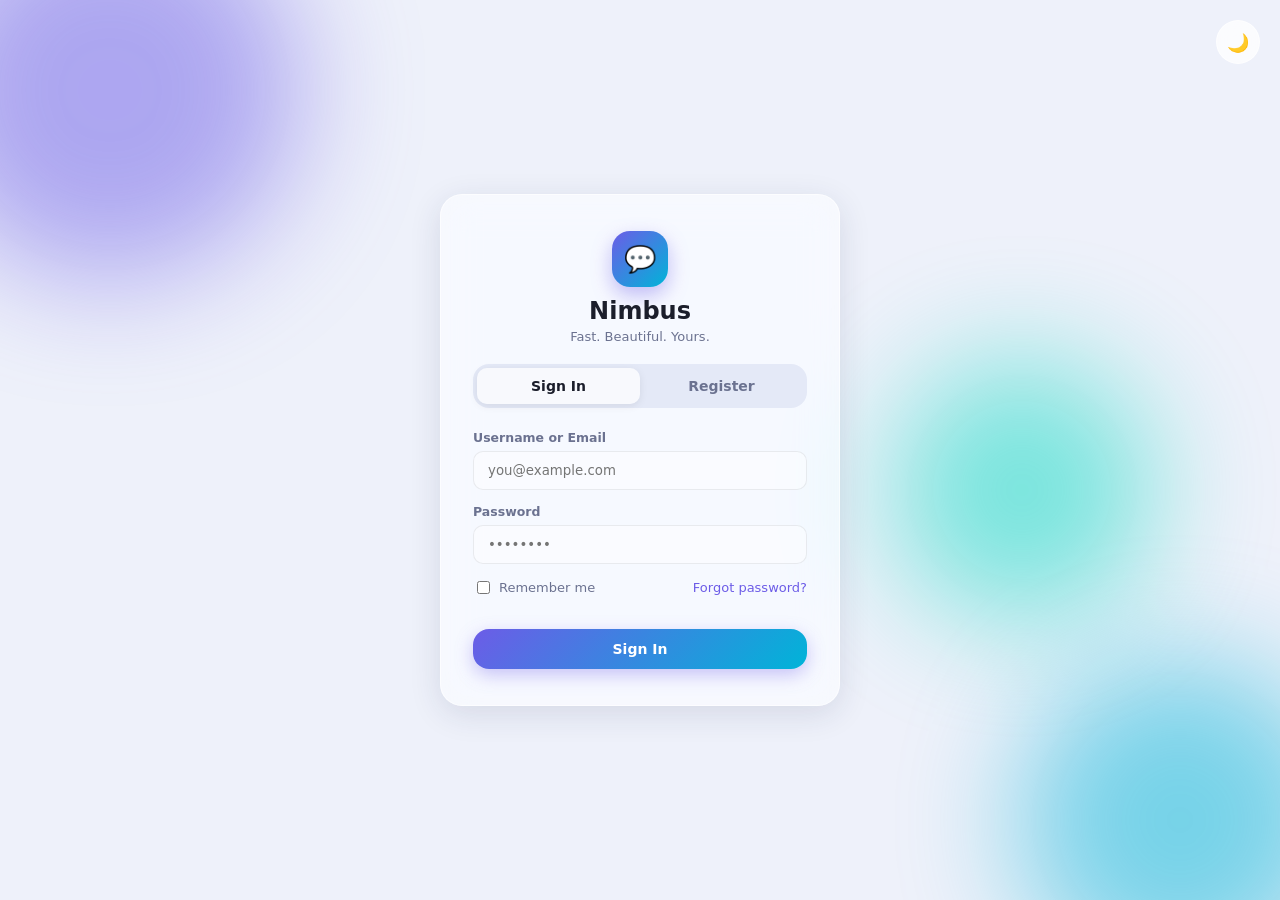
==== frontend/index.html @ f9fbfa04 "Initial Messenger" ====
<!DOCTYPE html>
<html lang="en">
<head>
<meta charset="UTF-8">
<meta name="viewport" content="width=device-width, initial-scale=1.0">
<title>Messenger — Sign In</title>
<link rel="stylesheet" href="css/style.css">
</head>
<body class="auth-body">

  <div class="auth-bg-shapes">
    <span class="shape shape-1"></span>
    <span class="shape shape-2"></span>
    <span class="shape shape-3"></span>
  </div>

  <button id="themeToggle" class="theme-toggle" title="Toggle theme">🌙</button>

  <div class="auth-wrapper glass-card">
    <div class="auth-brand">
      <div class="brand-logo">💬</div>
      <h1>Nimbus</h1>
      <p class="brand-tag">Fast. Beautiful. Yours.</p>
    </div>

    <div class="auth-tabs">
      <button class="auth-tab active" data-tab="login">Sign In</button>
      <button class="auth-tab" data-tab="register">Register</button>
    </div>

    <!-- LOGIN FORM -->
    <form id="loginForm" class="auth-form active">
      <div class="field">
        <label>Username or Email</label>
        <input type="text" id="loginIdentifier" placeholder="you@example.com" required autocomplete="username">
      </div>
      <div class="field">
        <label>Password</label>
        <input type="password" id="loginPassword" placeholder="••••••••" required autocomplete="current-password">
      </div>
      <div class="field-row">
        <label class="checkbox-label">
          <input type="checkbox" id="rememberMe"> Remember me
        </label>
        <a href="#" id="forgotLink" class="link-muted">Forgot password?</a>
      </div>
      <div id="loginError" class="form-error"></div>
      <button type="submit" class="btn-primary">Sign In</button>
    </form>

    <!-- REGISTER FORM -->
    <form id="registerForm" class="auth-form">
      <div class="field">
        <label>Username</label>
        <input type="text" id="regUsername" placeholder="janedoe" required minlength="3" maxlength="32">
      </div>
      <div class="field">
        <label>Email</label>
        <input type="email" id="regEmail" placeholder="you@example.com" required>
      </div>
      <div class="field">
        <label>Password</label>
        <input type="password" id="regPassword" placeholder="At least 8 characters" required minlength="8">
        <div class="strength-meter"><span id="strengthBar"></span></div>
        <small id="strengthLabel" class="strength-label">Password strength</small>
      </div>
      <div id="registerError" class="form-error"></div>
      <button type="submit" class="btn-primary">Create Account</button>
    </form>

    <!-- FORGOT PASSWORD (UI only, as specified) -->
    <form id="forgotForm" class="auth-form">
      <p class="forgot-note">Enter your email and we'll send you a reset link.</p>
      <div class="field">
        <label>Email</label>
        <input type="email" id="forgotEmail" placeholder="you@example.com" required>
      </div>
      <div id="forgotSuccess" class="form-success"></div>
      <button type="submit" class="btn-primary">Send Reset Link</button>
      <button type="button" id="backToLogin" class="btn-ghost">Back to Sign In</button>
    </form>
  </div>

  <script src="js/api.js"></script>
  <script src="js/auth.js"></script>
</body>
</html>
---- frontend/css/style.css ----
/* ==========================================================================
   NIMBUS MESSENGER — Design System
   Palette: violet → cyan gradient ("nimbus" = cloud), glass surfaces
   ========================================================================== */

:root {
  --grad-a: #6C5CE7;
  --grad-b: #00B4D8;
  --accent: #00D9C0;
  --danger: #FF5C7A;
  --warn: #FFB020;

  --bg: #EEF1FA;
  --bg-soft: #E4E9F7;
  --text: #1B1E2B;
  --text-muted: #6B7290;
  --border: rgba(27, 30, 43, 0.08);

  --glass-bg: rgba(255, 255, 255, 0.55);
  --glass-bg-strong: rgba(255, 255, 255, 0.75);
  --glass-border: rgba(255, 255, 255, 0.6);
  --glass-shadow: 0 8px 32px rgba(31, 38, 82, 0.12);

  --bubble-sent: linear-gradient(135deg, var(--grad-a), var(--grad-b));
  --bubble-received: rgba(255, 255, 255, 0.75);
  --bubble-received-text: #1B1E2B;

  --radius-lg: 22px;
  --radius-md: 16px;
  --radius-sm: 10px;

  --font-display: "Poppins", "Segoe UI", system-ui, sans-serif;
  --font-body: "Inter", "Segoe UI", system-ui, sans-serif;
}

[data-theme="dark"] {
  --bg: #0E111B;
  --bg-soft: #151926;
  --text: #EDEFF7;
  --text-muted: #9297B3;
  --border: rgba(255, 255, 255, 0.08);

  --glass-bg: rgba(30, 34, 51, 0.55);
  --glass-bg-strong: rgba(30, 34, 51, 0.78);
  --glass-border: rgba(255, 255, 255, 0.08);
  --glass-shadow: 0 8px 32px rgba(0, 0, 0, 0.45);

  --bubble-received: rgba(40, 44, 64, 0.75);
  --bubble-received-text: #EDEFF7;
}

* { box-sizing: border-box; }

html, body {
  margin: 0;
  padding: 0;
  height: 100%;
  font-family: var(--font-body);
  color: var(--text);
  background: var(--bg);
  transition: background 0.35s ease, color 0.35s ease;
}

@import url("https://fonts.googleapis.com/css2?family=Poppins:wght@500;600;700&family=Inter:wght@400;500;600&display=swap");

h1, h2, h3, h4 { font-family: var(--font-display); margin: 0; }

::-webkit-scrollbar { width: 8px; height: 8px; }
::-webkit-scrollbar-thumb { background: rgba(108, 92, 231, 0.35); border-radius: 8px; }
::-webkit-scrollbar-track { background: transparent; }

button { font-family: var(--font-body); cursor: pointer; }
input, textarea {
  font-family: var(--font-body);
  color: var(--text);
  background: rgba(255, 255, 255, 0.4);
  border: 1px solid var(--border);
  border-radius: var(--radius-sm);
  padding: 11px 14px;
  outline: none;
  transition: border 0.2s, box-shadow 0.2s;
}
[data-theme="dark"] input, [data-theme="dark"] textarea { background: rgba(255,255,255,0.05); }
input:focus, textarea:focus {
  border-color: var(--grad-a);
  box-shadow: 0 0 0 3px rgba(108, 92, 231, 0.15);
}

/* ============ GLASS PRIMITIVES ============ */
.glass-card, .glass-panel {
  background: var(--glass-bg);
  border: 1px solid var(--glass-border);
  backdrop-filter: blur(18px) saturate(160%);
  -webkit-backdrop-filter: blur(18px) saturate(160%);
  box-shadow: var(--glass-shadow);
}
.glass-card { border-radius: var(--radius-lg); }
.glass-panel { border-radius: 0; }

.btn-primary {
  background: linear-gradient(135deg, var(--grad-a), var(--grad-b));
  color: #fff;
  border: none;
  padding: 12px 20px;
  border-radius: var(--radius-md);
  font-weight: 600;
  font-size: 14px;
  transition: transform 0.15s ease, box-shadow 0.15s ease, filter 0.15s;
  box-shadow: 0 6px 18px rgba(108, 92, 231, 0.35);
}
.btn-primary:hover { transform: translateY(-1px); filter: brightness(1.05); }
.btn-primary:active { transform: translateY(0); }

.btn-ghost {
  background: transparent;
  border: 1px solid var(--border);
  color: var(--text);
  padding: 10px 16px;
  border-radius: var(--radius-md);
  font-weight: 500;
  font-size: 13px;
  transition: background 0.15s;
}
.btn-ghost:hover { background: rgba(108, 92, 231, 0.08); }
.btn-ghost.small { padding: 6px 12px; font-size: 12px; }

.btn-danger {
  background: var(--danger);
  color: #fff;
  border: none;
  padding: 10px 16px;
  border-radius: var(--radius-md);
  font-weight: 600;
  font-size: 13px;
}

.icon-btn {
  background: transparent;
  border: none;
  font-size: 18px;
  width: 38px;
  height: 38px;
  border-radius: 50%;
  display: inline-flex;
  align-items: center;
  justify-content: center;
  transition: background 0.15s, transform 0.15s;
  color: var(--text);
  position: relative;
}
.icon-btn:hover { background: rgba(108, 92, 231, 0.12); transform: scale(1.06); }
.icon-btn:active { transform: scale(0.95); }

.avatar { border-radius: 50%; object-fit: cover; background: var(--bg-soft); }
.avatar-sm { width: 42px; height: 42px; }
.avatar-lg { width: 92px; height: 92px; border: 3px solid var(--glass-bg-strong); }

.theme-toggle {
  position: fixed; top: 20px; right: 20px; z-index: 50;
  width: 44px; height: 44px; border-radius: 50%;
  background: var(--glass-bg-strong); border: 1px solid var(--glass-border);
  font-size: 18px; backdrop-filter: blur(10px);
}

/* ============ AUTH PAGE ============ */
.auth-body {
  height: 100vh; display: flex; align-items: center; justify-content: center;
  position: relative; overflow: hidden;
}
.auth-bg-shapes { position: fixed; inset: 0; z-index: 0; overflow: hidden; }
.shape {
  position: absolute; border-radius: 50%; filter: blur(60px); opacity: 0.5;
  animation: float 12s ease-in-out infinite;
}
.shape-1 { width: 380px; height: 380px; background: var(--grad-a); top: -100px; left: -80px; }
.shape-2 { width: 320px; height: 320px; background: var(--grad-b); bottom: -80px; right: -60px; animation-delay: -4s; }
.shape-3 { width: 260px; height: 260px; background: var(--accent); top: 40%; right: 10%; animation-delay: -8s; }
@keyframes float {
  0%, 100% { transform: translate(0, 0) scale(1); }
  50% { transform: translate(30px, -30px) scale(1.08); }
}

.auth-wrapper {
  position: relative; z-index: 1;
  width: 400px; max-width: 92vw;
  padding: 36px 32px;
  border-radius: var(--radius-lg);
  animation: rise 0.5s ease;
}
@keyframes rise { from { opacity: 0; transform: translateY(18px); } to { opacity: 1; transform: translateY(0); } }

.auth-brand { text-align: center; margin-bottom: 20px; }
.brand-logo {
  width: 56px; height: 56px; border-radius: 18px; margin: 0 auto 10px;
  background: linear-gradient(135deg, var(--grad-a), var(--grad-b));
  display: flex; align-items: center; justify-content: center; font-size: 26px;
  box-shadow: 0 8px 20px rgba(108, 92, 231, 0.4);
}
.auth-brand h1 { font-size: 24px; font-weight: 700; }
.brand-tag { color: var(--text-muted); font-size: 13px; margin-top: 4px; }

.auth-tabs { display: flex; background: var(--bg-soft); border-radius: var(--radius-md); padding: 4px; margin-bottom: 22px; }
.auth-tab {
  flex: 1; background: transparent; border: none; padding: 10px; border-radius: var(--radius-sm);
  font-weight: 600; font-size: 14px; color: var(--text-muted); transition: all 0.2s;
}
.auth-tab.active { background: var(--glass-bg-strong); color: var(--text); box-shadow: 0 2px 8px rgba(0,0,0,0.08); }

.auth-form { display: none; flex-direction: column; gap: 14px; animation: fadeIn 0.3s ease; }
.auth-form.active { display: flex; }
@keyframes fadeIn { from { opacity: 0; } to { opacity: 1; } }

.field { display: flex; flex-direction: column; gap: 6px; }
.field label { font-size: 12.5px; font-weight: 600; color: var(--text-muted); }
.field-row { display: flex; justify-content: space-between; align-items: center; font-size: 13px; }
.checkbox-label { display: flex; align-items: center; gap: 6px; color: var(--text-muted); cursor: pointer; }
.link-muted { color: var(--grad-a); text-decoration: none; font-weight: 500; }
.link-muted:hover { text-decoration: underline; }

.form-error { color: var(--danger); font-size: 13px; min-height: 4px; }
.form-success { color: #17A673; font-size: 13px; min-height: 4px; }
.forgot-note { font-size: 13px; color: var(--text-muted); margin: 0 0 4px; }

.strength-meter { height: 4px; border-radius: 4px; background: var(--bg-soft); overflow: hidden; }
.strength-meter span { display: block; height: 100%; width: 0%; transition: width 0.3s, background 0.3s; }
.strength-label { color: var(--text-muted); }

/* ============ APP SHELL ============ */
.app-body { height: 100vh; overflow: hidden; }
.app-shell { display: flex; height: 100vh; }

.sidebar {
  width: 340px; min-width: 340px; display: flex; flex-direction: column;
  border-right: 1px solid var(--glass-border);
}
.sidebar-top { display: flex; align-items: center; justify-content: space-between; padding: 18px 16px 10px; }
.my-profile { display: flex; align-items: center; gap: 10px; cursor: pointer; }
.my-name { font-weight: 600; font-size: 14.5px; }
.my-status { font-size: 11.5px; color: var(--text-muted); }
.sidebar-icons { display: flex; gap: 2px; }

.search-box { padding: 8px 16px; }
.search-box input { width: 100%; border-radius: var(--radius-md); }

.sidebar-filters { display: flex; gap: 8px; padding: 8px 16px 12px; overflow-x: auto; }
.filter-chip {
  background: var(--bg-soft); border: none; padding: 7px 14px; border-radius: 20px;
  font-size: 12.5px; font-weight: 500; color: var(--text-muted); white-space: nowrap; transition: all 0.2s;
}
.filter-chip.active { background: linear-gradient(135deg, var(--grad-a), var(--grad-b)); color: #fff; }

.chat-list { flex: 1; overflow-y: auto; padding: 4px 8px 12px; }
.chat-item {
  display: flex; align-items: center; gap: 12px; padding: 11px 10px; border-radius: var(--radius-md);
  cursor: pointer; transition: background 0.15s; position: relative; margin-bottom: 2px;
}
.chat-item:hover { background: rgba(108, 92, 231, 0.08); }
.chat-item.active { background: linear-gradient(135deg, rgba(108,92,231,0.14), rgba(0,180,216,0.14)); }
.chat-item .avatar-wrap { position: relative; flex-shrink: 0; }
.online-dot {
  width: 11px; height: 11px; border-radius: 50%; background: #2ED47A;
  position: absolute; bottom: 0; right: 0; border: 2px solid var(--bg);
}
.chat-item-body { flex: 1; min-width: 0; }
.chat-item-top { display: flex; justify-content: space-between; align-items: center; }
.chat-item-name { font-weight: 600; font-size: 14px; white-space: nowrap; overflow: hidden; text-overflow: ellipsis; }
.chat-item-time { font-size: 11px; color: var(--text-muted); flex-shrink: 0; }
.chat-item-preview { display: flex; justify-content: space-between; align-items: center; gap: 6px; }
.chat-item-preview p { margin: 2px 0 0; font-size: 12.5px; color: var(--text-muted); white-space: nowrap; overflow: hidden; text-overflow: ellipsis; }
.unread-badge {
  background: linear-gradient(135deg, var(--grad-a), var(--grad-b)); color: #fff; font-size: 10.5px; font-weight: 700;
  min-width: 19px; height: 19px; border-radius: 10px; display: flex; align-items: center; justify-content: center; padding: 0 5px;
}
.pin-icon { font-size: 11px; margin-right: 3px; }
.empty-state { text-align: center; color: var(--text-muted); font-size: 13px; padding: 40px 20px; }

/* ============ CHAT AREA ============ */
.chat-area { flex: 1; display: flex; flex-direction: column; position: relative; background: var(--bg); }
.no-chat-selected { flex: 1; display: flex; flex-direction: column; align-items: center; justify-content: center; color: var(--text-muted); text-align: center; }
.no-chat-icon { font-size: 56px; margin-bottom: 12px; opacity: 0.6; }
.no-chat-selected h2 { font-size: 18px; color: var(--text); }

.active-chat { flex: 1; display: flex; flex-direction: column; min-height: 0; }

.chat-header { display: flex; align-items: center; justify-content: space-between; padding: 12px 20px; }
.chat-header-info { display: flex; align-items: center; gap: 12px; cursor: pointer; }
.chat-title { font-weight: 600; font-size: 15px; }
.chat-subtitle { font-size: 12px; color: var(--text-muted); }
.chat-header-actions { display: flex; gap: 4px; }

.in-chat-search { display: flex; gap: 8px; padding: 10px 20px; border-bottom: 1px solid var(--border); }
.in-chat-search input { flex: 1; border-radius: var(--radius-sm); }
.in-chat-search button { background: transparent; border: none; font-size: 16px; color: var(--text-muted); }

.messages-container { flex: 1; overflow-y: auto; padding: 20px 24px; display: flex; flex-direction: column; }
.load-more-wrap { text-align: center; margin-bottom: 10px; }
.messages-list { display: flex; flex-direction: column; gap: 4px; margin-top: auto; }

.msg-row { display: flex; gap: 8px; max-width: 68%; animation: slideIn 0.25s ease; position: relative; }
@keyframes slideIn { from { opacity: 0; transform: translateY(8px); } to { opacity: 1; transform: translateY(0); } }
.msg-row.sent { align-self: flex-end; flex-direction: row-reverse; }
.msg-row.received { align-self: flex-start; }
.msg-row .avatar-sm { width: 30px; height: 30px; align-self: flex-end; }

.bubble-col { display: flex; flex-direction: column; gap: 3px; }
.msg-row.sent .bubble-col { align-items: flex-end; }

.bubble {
  padding: 10px 14px; border-radius: 18px; font-size: 14px; line-height: 1.45; position: relative;
  word-wrap: break-word; white-space: pre-wrap;
}
.msg-row.sent .bubble { background: var(--bubble-sent); color: #fff; border-bottom-right-radius: 4px; }
.msg-row.received .bubble { background: var(--bubble-received); color: var(--bubble-received-text); border-bottom-left-radius: 4px; backdrop-filter: blur(10px); }
.bubble.deleted { font-style: italic; opacity: 0.6; }

.bubble-reply {
  border-left: 3px solid rgba(255,255,255,0.6); padding: 4px 8px; margin-bottom: 6px;
  font-size: 12px; opacity: 0.85; border-radius: 4px; background: rgba(0,0,0,0.08);
}
.msg-row.received .bubble-reply { border-left-color: var(--grad-a); }

.msg-meta { display: flex; gap: 5px; align-items: center; font-size: 10.5px; color: var(--text-muted); padding: 0 4px; }
.msg-meta .edited-tag { font-style: italic; }
.read-receipt { font-size: 11px; }
.read-receipt.seen { color: var(--grad-b); }

.reactions-row { display: flex; gap: 3px; flex-wrap: wrap; }
.reaction-chip {
  background: var(--glass-bg-strong); border: 1px solid var(--border); border-radius: 12px;
  padding: 1px 7px; font-size: 12px; display: flex; align-items: center; gap: 3px; cursor: pointer;
}

.attachment-bubble img, .attachment-bubble video { max-width: 260px; border-radius: 14px; display: block; cursor: pointer; }
.attachment-file {
  display: flex; align-items: center; gap: 10px; background: rgba(255,255,255,0.15); padding: 8px 12px; border-radius: 12px;
  text-decoration: none; color: inherit;
}
.attachment-file .file-icon { font-size: 22px; }
.attachment-file .file-meta { font-size: 12px; opacity: 0.85; }

.msg-actions {
  position: absolute; top: -14px; display: none; gap: 2px; background: var(--glass-bg-strong);
  border: 1px solid var(--border); border-radius: 20px; padding: 3px; box-shadow: var(--glass-shadow);
}
.msg-row.sent .msg-actions { right: 40px; }
.msg-row.received .msg-actions { left: 40px; }
.msg-row:hover .msg-actions { display: flex; }
.msg-actions button { background: transparent; border: none; font-size: 14px; padding: 4px 6px; border-radius: 50%; }
.msg-actions button:hover { background: rgba(108,92,231,0.15); }

.reaction-picker-popup {
  position: absolute; top: -44px; display: flex; gap: 4px; background: var(--glass-bg-strong);
  border: 1px solid var(--border); border-radius: 24px; padding: 6px 8px; box-shadow: var(--glass-shadow); z-index: 5;
}
.reaction-picker-popup span { cursor: pointer; font-size: 18px; transition: transform 0.1s; }
.reaction-picker-popup span:hover { transform: scale(1.3); }

.day-divider { text-align: center; margin: 14px 0 10px; }
.day-divider span { background: var(--glass-bg-strong); padding: 4px 14px; border-radius: 20px; font-size: 11.5px; color: var(--text-muted); }

.typing-indicator { padding: 4px 0 0 6px; font-size: 12.5px; color: var(--text-muted); display: flex; align-items: center; gap: 6px; }
.typing-dots { display: inline-flex; gap: 3px; }
.typing-dots span { width: 5px; height: 5px; border-radius: 50%; background: var(--grad-a); animation: bounce 1.2s infinite; }
.typing-dots span:nth-child(2) { animation-delay: 0.15s; }
.typing-dots span:nth-child(3) { animation-delay: 0.3s; }
@keyframes bounce { 0%, 60%, 100% { transform: translateY(0); opacity: 0.5; } 30% { transform: translateY(-4px); opacity: 1; } }

.reply-preview, .attachment-preview {
  display: flex; align-items: center; justify-content: space-between; padding: 8px 20px;
  border-top: 1px solid var(--border); font-size: 13px;
}
.reply-preview-text { color: var(--text-muted); font-size: 12px; white-space: nowrap; overflow: hidden; text-overflow: ellipsis; max-width: 400px; }
.attachment-preview { gap: 10px; }
.attachment-preview img { height: 50px; border-radius: 8px; }
.attachment-preview .remove-attach { background: transparent; border: none; color: var(--danger); font-size: 14px; }

.message-input-bar { display: flex; align-items: center; gap: 6px; padding: 12px 16px; position: relative; }
.message-input {
  flex: 1; border-radius: 22px; padding: 11px 16px; background: rgba(255,255,255,0.5);
}
[data-theme="dark"] .message-input { background: rgba(255,255,255,0.06); }
.send-btn {
  width: 42px; height: 42px; border-radius: 50%; border: none; color: #fff; font-size: 16px;
  background: linear-gradient(135deg, var(--grad-a), var(--grad-b)); flex-shrink: 0;
  transition: transform 0.15s; box-shadow: 0 4px 14px rgba(108,92,231,0.4);
}
.send-btn:hover { transform: scale(1.06); }
.send-btn:active { transform: scale(0.94); }
.mic-recording { color: var(--danger) !important; animation: pulse 1s infinite; }
@keyframes pulse { 0%, 100% { opacity: 1; } 50% { opacity: 0.4; } }

.emoji-picker {
  position: absolute; bottom: 60px; left: 60px; width: 260px; max-height: 220px; overflow-y: auto;
  background: var(--glass-bg-strong); border: 1px solid var(--border); border-radius: var(--radius-md);
  padding: 10px; display: flex; flex-wrap: wrap; gap: 4px; box-shadow: var(--glass-shadow); z-index: 20;
}
.emoji-picker span { font-size: 20px; cursor: pointer; padding: 4px; border-radius: 6px; }
.emoji-picker span:hover { background: rgba(108,92,231,0.15); }

/* ============ MODALS ============ */
.modal-overlay {
  display: none; position: fixed; inset: 0; background: rgba(10, 12, 20, 0.4);
  backdrop-filter: blur(4px); align-items: center; justify-content: center; z-index: 100;
}
.modal-overlay.show { display: flex; animation: fadeIn 0.2s ease; }
.modal { width: 420px; max-width: 92vw; max-height: 84vh; overflow-y: auto; padding: 22px 24px; border-radius: var(--radius-lg); animation: rise 0.3s ease; }
.modal.small { width: 340px; text-align: center; }
.modal-header { display: flex; align-items: center; justify-content: space-between; margin-bottom: 16px; }
.modal-close { background: transparent; border: none; font-size: 16px; color: var(--text-muted); }
.modal-input { width: 100%; margin-bottom: 10px; border-radius: var(--radius-sm); }
.modal-list { display: flex; flex-direction: column; gap: 4px; max-height: 320px; overflow-y: auto; }
.modal-actions { display: flex; flex-direction: column; gap: 8px; margin-top: 16px; }

.result-item {
  display: flex; align-items: center; gap: 10px; padding: 9px; border-radius: var(--radius-md); cursor: pointer;
}
.result-item:hover { background: rgba(108,92,231,0.1); }
.result-item .name { font-weight: 600; font-size: 13.5px; }
.result-item .sub { font-size: 11.5px; color: var(--text-muted); }

.chip-list { display: flex; flex-wrap: wrap; gap: 6px; margin: 8px 0; }
.chip { background: var(--bg-soft); padding: 5px 10px; border-radius: 14px; font-size: 12px; display: flex; align-items: center; gap: 5px; }
.chip button { background: transparent; border: none; color: var(--danger); font-size: 11px; }

.profile-edit { display: flex; flex-direction: column; gap: 12px; }
.cover-wrap { position: relative; height: 110px; border-radius: var(--radius-md); overflow: hidden; background: var(--bg-soft); margin-bottom: -46px; }
.cover-img { width: 100%; height: 100%; object-fit: cover; }
.upload-badge { position: absolute; bottom: 6px; right: 6px; background: rgba(0,0,0,0.55); color: #fff; border: none; border-radius: 12px; padding: 4px 8px; font-size: 11px; }
.avatar-wrap { position: relative; width: fit-content; margin: 0 auto 10px; }
.avatar-upload { position: absolute; bottom: 0; right: 0; border-radius: 50%; width: 28px; height: 28px; padding: 0; background: var(--grad-a); }
.divider { border: none; border-top: 1px solid var(--border); margin: 6px 0; }

.settings-list { display: flex; flex-direction: column; gap: 4px; }
.settings-row { display: flex; align-items: center; justify-content: space-between; padding: 12px 4px; border-bottom: 1px solid var(--border); font-size: 14px; }
.settings-row.clickable { cursor: pointer; }
.settings-row.clickable:hover { color: var(--grad-a); }
.chevron { color: var(--text-muted); }
.danger-text { color: var(--danger); }

.switch { position: relative; display: inline-block; width: 42px; height: 24px; }
.switch input { opacity: 0; width: 0; height: 0; }
.slider { position: absolute; cursor: pointer; inset: 0; background: var(--bg-soft); border-radius: 24px; transition: 0.25s; }
.slider::before { content: ""; position: absolute; height: 18px; width: 18px; left: 3px; bottom: 3px; background: #fff; border-radius: 50%; transition: 0.25s; }
.switch input:checked + .slider { background: linear-gradient(135deg, var(--grad-a), var(--grad-b)); }
.switch input:checked + .slider::before { transform: translateX(18px); }

.toast-container { position: fixed; bottom: 24px; right: 24px; display: flex; flex-direction: column; gap: 8px; z-index: 200; }
.toast {
  background: var(--glass-bg-strong); border: 1px solid var(--border); padding: 12px 18px; border-radius: var(--radius-md);
  box-shadow: var(--glass-shadow); font-size: 13.5px; animation: rise 0.25s ease; max-width: 300px;
}
.toast.error { border-left: 3px solid var(--danger); }
.toast.success { border-left: 3px solid var(--accent); }

.lightbox { position: fixed; inset: 0; margin: auto; max-width: 90vw; max-height: 90vh; z-index: 300; border-radius: 12px; box-shadow: 0 20px 60px rgba(0,0,0,0.5); }

.skeleton { background: linear-gradient(90deg, var(--bg-soft) 25%, rgba(255,255,255,0.4) 50%, var(--bg-soft) 75%); background-size: 200% 100%; animation: shimmer 1.4s infinite; border-radius: var(--radius-md); }
@keyframes shimmer { 0% { background-position: 200% 0; } 100% { background-position: -200% 0; } }

/* ============ RESPONSIVE ============ */
.mobile-back { display: none; }
@media (max-width: 900px) {
  .sidebar { position: absolute; z-index: 30; height: 100%; width: 100%; min-width: 0; transform: translateX(0); transition: transform 0.3s ease; }
  .sidebar.chat-open { transform: translateX(-100%); }
  .chat-area { width: 100%; }
  .msg-row { max-width: 84%; }
  .mobile-back { display: inline-flex; }
}
@media (max-width: 600px) {
  .modal { width: 94vw; }
  .emoji-picker { width: 220px; left: 10px; }
}

@media (prefers-reduced-motion: reduce) {
  * { animation-duration: 0.001ms !important; animation-iteration-count: 1 !important; transition-duration: 0.001ms !important; }
}

/* ============ CALLS (audio/video, WebRTC) ============ */
.call-overlay {
  display: none; position: fixed; inset: 0; background: rgba(10, 12, 20, 0.55);
  backdrop-filter: blur(6px); align-items: center; justify-content: center; z-index: 400;
}

.call-card {
  width: 320px; max-width: 92vw; padding: 36px 28px; border-radius: var(--radius-lg);
  display: flex; flex-direction: column; align-items: center; gap: 6px; text-align: center;
  animation: rise 0.3s ease;
}
.call-card .avatar-lg { margin-bottom: 10px; }
.call-card h3 { font-family: var(--font-display); font-size: 19px; }

.call-ring-pulse { animation: call-pulse 1.6s infinite; }
@keyframes call-pulse {
  0% { box-shadow: 0 0 0 0 rgba(108, 92, 231, 0.45); }
  70% { box-shadow: 0 0 0 22px rgba(108, 92, 231, 0); }
  100% { box-shadow: 0 0 0 0 rgba(108, 92, 231, 0); }
}

.call-actions { display: flex; gap: 28px; margin-top: 22px; }
.call-round-btn {
  width: 58px; height: 58px; border-radius: 50%; border: none; font-size: 22px;
  display: flex; align-items: center; justify-content: center; cursor: pointer;
  box-shadow: var(--glass-shadow); transition: transform 0.15s ease;
}
.call-round-btn:hover { transform: scale(1.08); }
.call-round-btn:active { transform: scale(0.94); }
.call-round-btn.accept { background: linear-gradient(135deg, var(--accent), var(--grad-b)); color: #fff; }
.call-round-btn.reject { background: var(--danger); color: #fff; }

/* Active call stage (audio or video, unified) */
.call-stage {
  position: relative; width: 100%; height: 100%; background: #0B0D16;
  display: flex; align-items: center; justify-content: center; overflow: hidden;
}
#remoteVideo, #localVideo { display: none; }
#remoteVideo {
  position: absolute; inset: 0; width: 100%; height: 100%; object-fit: cover; background: #0B0D16;
}
.local-video-pip {
  position: absolute; bottom: 108px; right: 20px; width: 120px; height: 160px; object-fit: cover;
  border-radius: var(--radius-md); border: 2px solid var(--glass-border); box-shadow: var(--glass-shadow);
  transform: scaleX(-1); z-index: 2;
}

.call-audio-view {
  display: flex; flex-direction: column; align-items: center; gap: 12px; color: #fff; z-index: 1;
}
.call-audio-view .avatar-lg { width: 120px; height: 120px; }
.call-audio-view h3 { font-family: var(--font-display); font-size: 22px; }

.call-top-bar {
  position: absolute; top: 18px; left: 50%; transform: translateX(-50%);
  display: flex; align-items: center; gap: 10px; padding: 8px 16px; border-radius: 20px;
  background: rgba(10, 12, 20, 0.55); backdrop-filter: blur(6px); color: #fff; font-size: 13px; z-index: 3;
}
.call-status-label { font-weight: 500; }
.call-timer { font-variant-numeric: tabular-nums; opacity: 0.85; }
.call-muted-badge { background: rgba(255, 92, 122, 0.25); color: #FFB3C1; padding: 2px 8px; border-radius: 10px; font-size: 11.5px; }

.call-quality-dot { width: 9px; height: 9px; border-radius: 50%; background: var(--text-muted); flex-shrink: 0; }
.call-quality-dot.quality-good { background: var(--accent); }
.call-quality-dot.quality-fair { background: var(--warn); }
.call-quality-dot.quality-poor { background: var(--danger); animation: pulse 1s infinite; }

.call-controls {
  position: absolute; bottom: 26px; left: 50%; transform: translateX(-50%);
  display: flex; gap: 14px; z-index: 3;
}
.call-ctrl-btn {
  width: 52px; height: 52px; border-radius: 50%; border: none; font-size: 20px; cursor: pointer;
  background: rgba(255, 255, 255, 0.14); color: #fff; backdrop-filter: blur(6px);
  display: flex; align-items: center; justify-content: center; transition: transform 0.15s ease, background 0.15s ease;
}
.call-ctrl-btn:hover { background: rgba(255, 255, 255, 0.24); transform: scale(1.06); }
.call-ctrl-btn:active { transform: scale(0.94); }
.call-ctrl-btn.end { background: var(--danger); }
.call-ctrl-btn.end:hover { background: #ff3f63; }
.call-ctrl-btn.active-danger { background: var(--danger); }

@media (max-width: 600px) {
  .local-video-pip { width: 92px; height: 124px; bottom: 96px; right: 14px; }
  .call-controls { gap: 10px; }
  .call-ctrl-btn { width: 46px; height: 46px; font-size: 18px; }
}
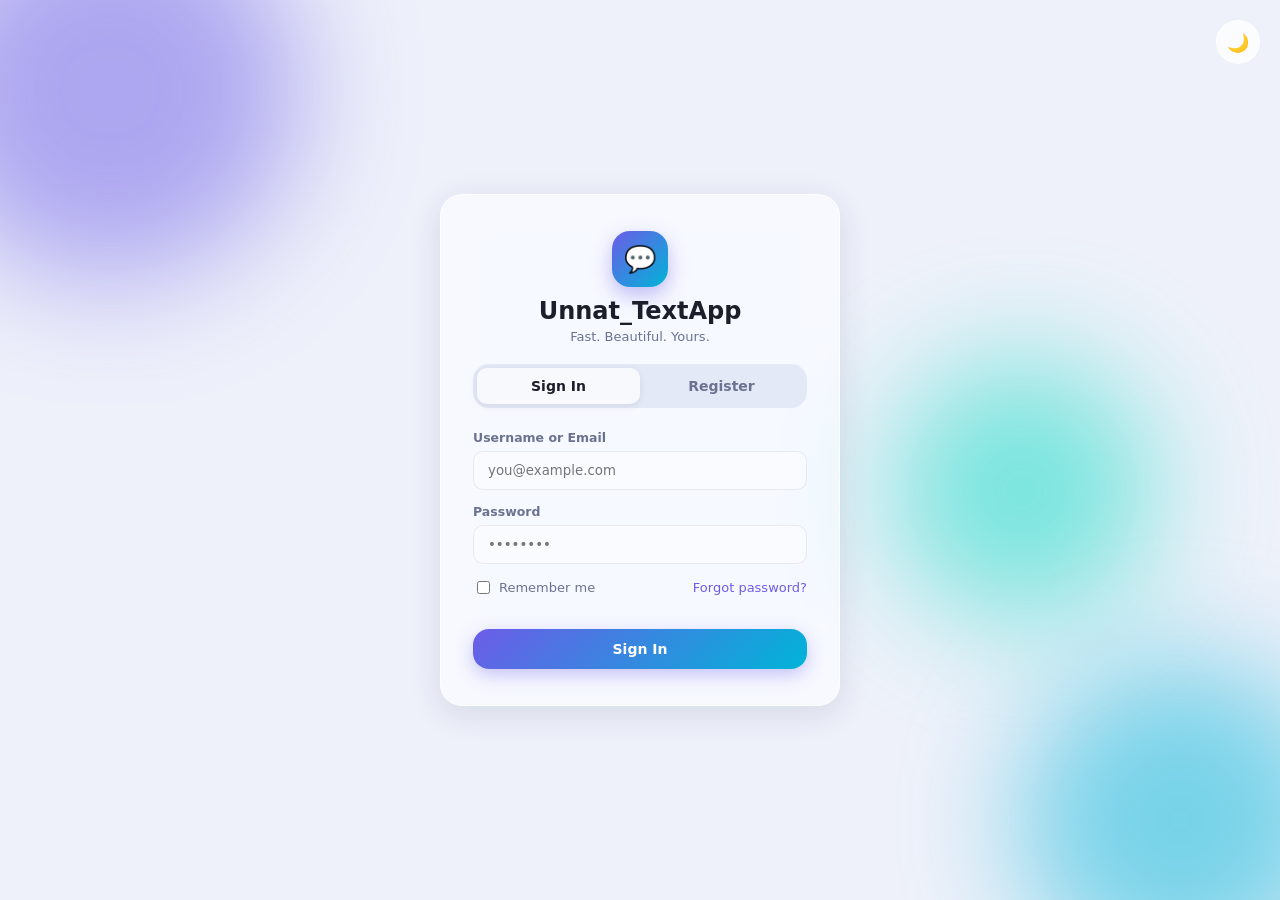
==== commit aa22cdfd: "Rename application title from 'Nimbus' to 'Unnat_TextApp'" ====
--- a/frontend/index.html
+++ b/frontend/index.html
@@ -19,7 +19,7 @@
   <div class="auth-wrapper glass-card">
     <div class="auth-brand">
       <div class="brand-logo">💬</div>
-      <h1>Nimbus</h1>
+      <h1>Unnat_TextApp</h1>
       <p class="brand-tag">Fast. Beautiful. Yours.</p>
     </div>
 
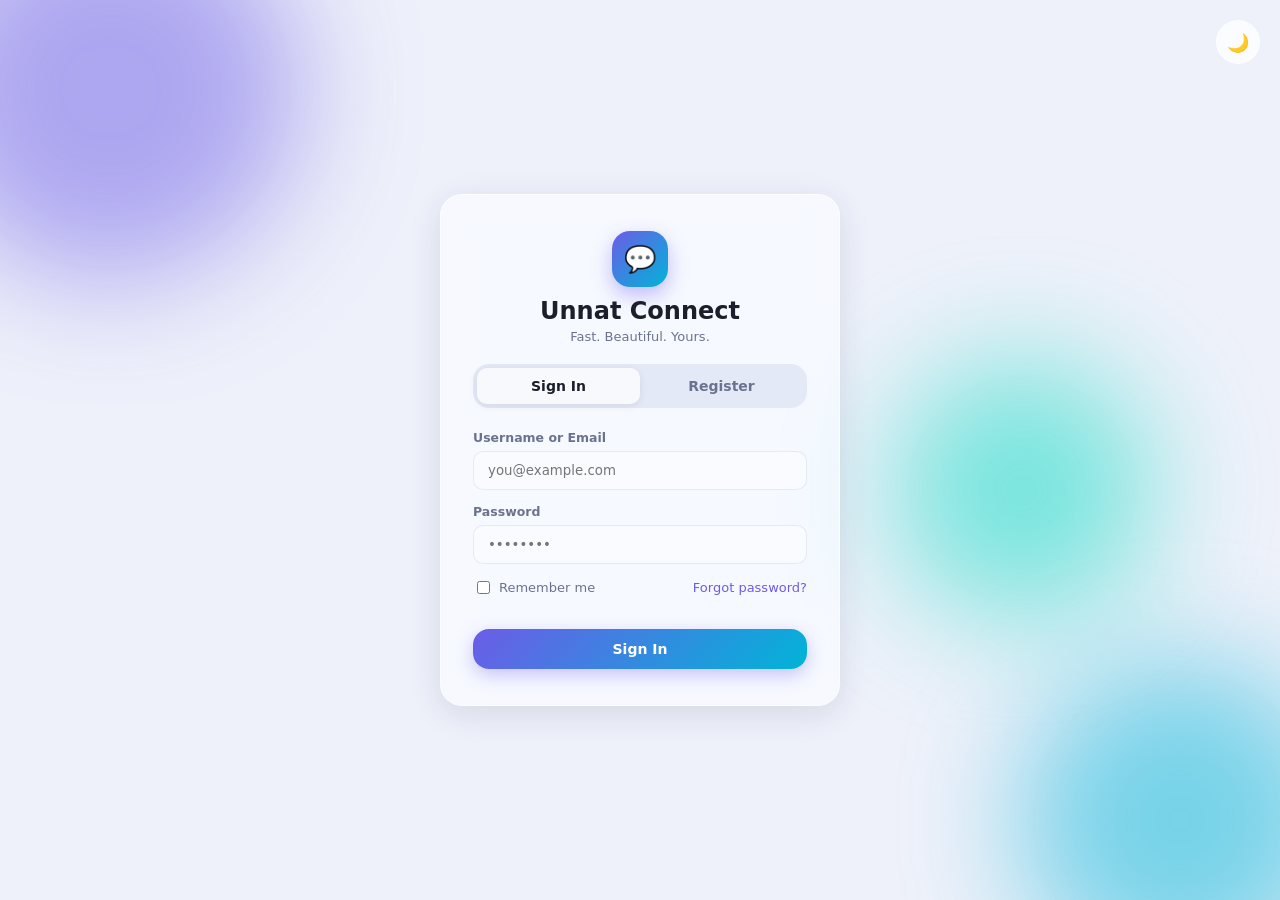
==== commit f2330a7e: "Rename app title from 'Unnat_TextApp' to 'Unnat Connect'" ====
--- a/frontend/index.html
+++ b/frontend/index.html
@@ -19,7 +19,7 @@
   <div class="auth-wrapper glass-card">
     <div class="auth-brand">
       <div class="brand-logo">💬</div>
-      <h1>Unnat_TextApp</h1>
+      <h1>Unnat Connect</h1>
       <p class="brand-tag">Fast. Beautiful. Yours.</p>
     </div>
 
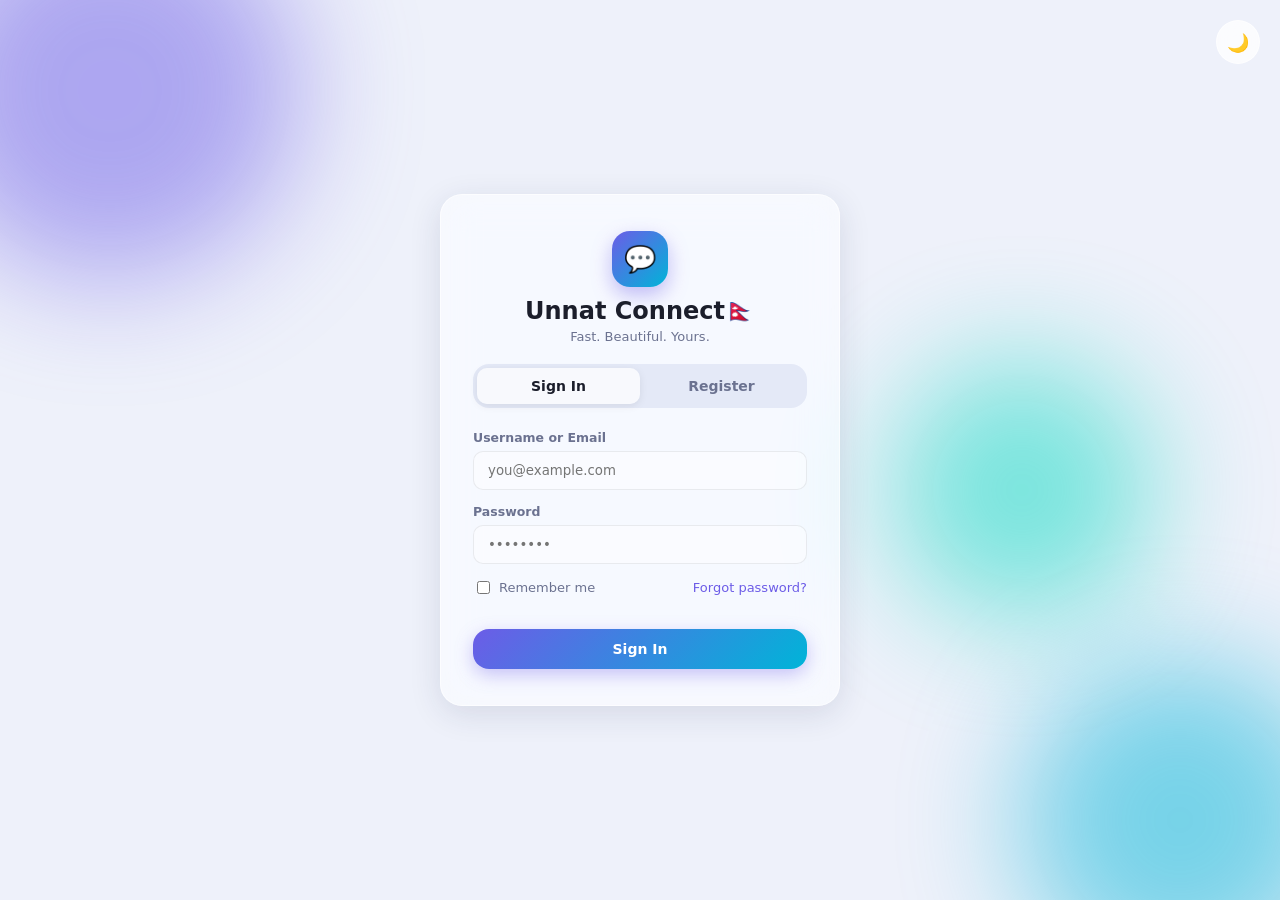
==== commit c22516af: "Add Nepal flag emoji to the title" ====
--- a/frontend/index.html
+++ b/frontend/index.html
@@ -19,7 +19,7 @@
   <div class="auth-wrapper glass-card">
     <div class="auth-brand">
       <div class="brand-logo">💬</div>
-      <h1>Unnat Connect</h1>
+      <h1>Unnat Connect🇳🇵</h1>
       <p class="brand-tag">Fast. Beautiful. Yours.</p>
     </div>
 
